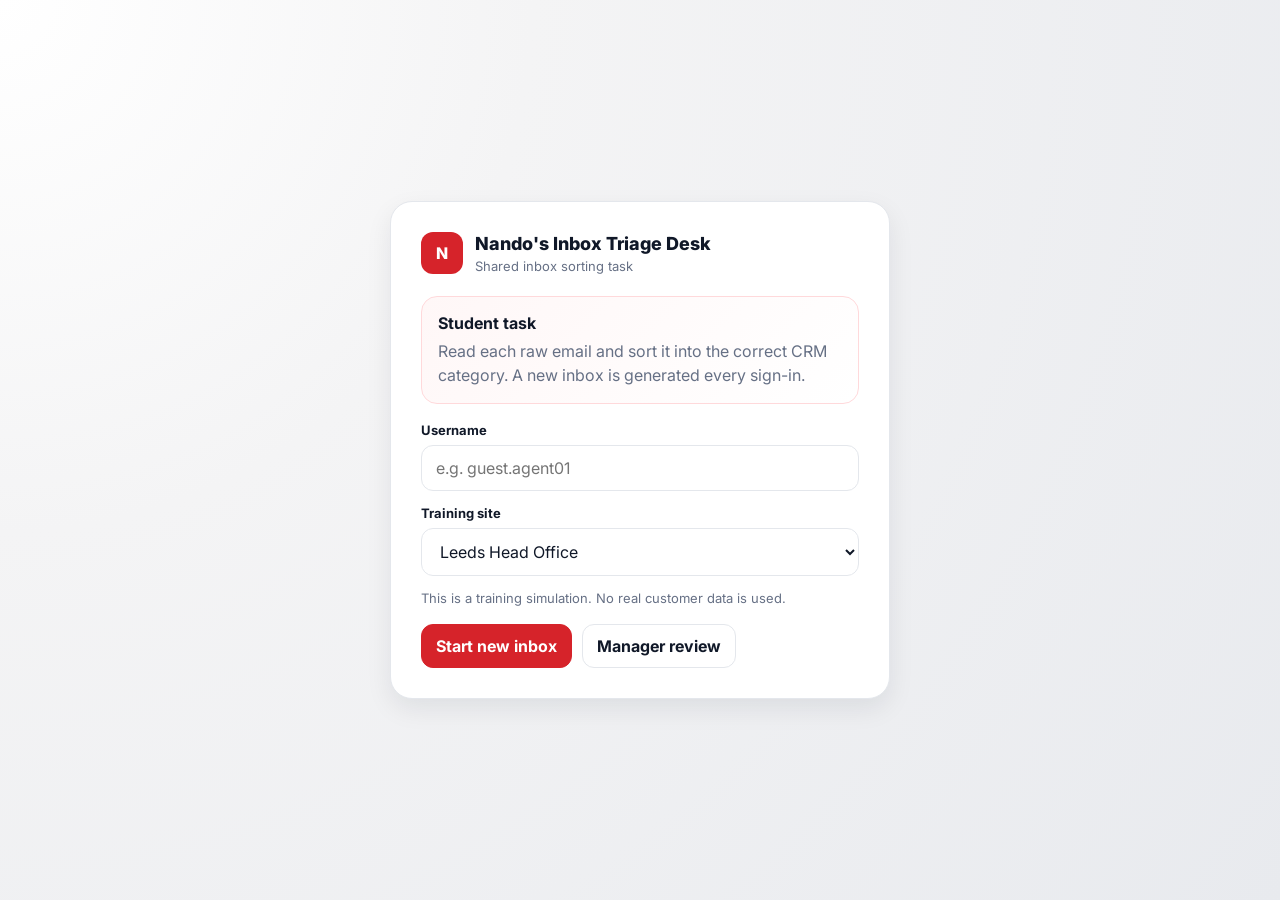
==== crm-triage/index.html @ c4912851 "First commit" ====
<!doctype html>
<html lang="en">
<head>
  <meta charset="UTF-8" />
  <meta name="viewport" content="width=device-width, initial-scale=1.0" />
  <title>Nando's Inbox Triage Desk</title>
  <link rel="preconnect" href="https://fonts.googleapis.com">
  <link rel="preconnect" href="https://fonts.gstatic.com" crossorigin>
  <link href="https://fonts.googleapis.com/css2?family=Inter:wght@400;500;600;700;800&display=swap" rel="stylesheet">
  <link rel="stylesheet" href="styles.css" />

  <style>
    .suite-page-tools{display:flex;gap:8px;align-items:center;flex-wrap:wrap}
    .suite-page-tools a,.suite-page-tools button{border:1px solid #d0d5dd;background:#fff;color:#101828;border-radius:10px;padding:8px 10px;font:700 12px Inter,system-ui,Arial;text-decoration:none}
    .suite-page-tools a:hover,.suite-page-tools button:hover{background:#f8fafc}
    .tour-backdrop{position:fixed;inset:0;background:rgba(16,24,40,.62);z-index:9999;display:none}
    .tour-backdrop.show{display:block}
    .tour-card{position:fixed;z-index:10050;width:min(390px,calc(100vw - 32px));background:#fff;border:1px solid #e4e7ec;border-radius:16px;box-shadow:0 18px 50px rgba(16,24,40,.24);padding:18px;display:none}
    .tour-card.show{display:block}
    .tour-card h3{margin:0 0 8px;font-size:18px;color:#101828}
    .tour-card p{margin:0 0 16px;color:#475467;line-height:1.5;font-size:14px}
    .tour-card .row{display:flex;gap:8px;justify-content:flex-end;flex-wrap:wrap}
    .tour-card button{border:1px solid #d0d5dd;background:#fff;border-radius:10px;padding:9px 12px;font-weight:700}
    .tour-card .primary{background:#d6232a;color:#fff;border-color:#d6232a}
    .tour-highlight{position:relative!important;z-index:10010!important;outline:3px solid rgba(214,35,42,.55)!important;box-shadow:0 0 0 6px rgba(255,255,255,.92)!important;border-radius:12px!important}
  </style>
</head>
<body>
  <div id="app"></div>
  <script src="app.js"></script>
  <div id="suiteTourBackdrop" class="tour-backdrop"></div>
  <div id="suiteTourCard" class="tour-card"><h3 id="suiteTourTitle"></h3><p id="suiteTourText"></p><div class="row"><button id="suiteTourSkip" type="button">Close</button><button id="suiteTourNext" class="primary" type="button">Next</button></div></div>
  <script>
  (function(){
    var TOUR_KEY='triage_tour_seen_v1';
    var tourIndex=0;
    var steps=[{"selector": ".login-card", "title": "CRM Sorting Desk", "text": "This system is used to triage raw customer emails into the correct CRM category and priority."}, {"selector": "#startBtn", "title": "Start new inbox", "text": "Press Start new inbox to generate a realistic set of emails for sorting."}, {"selector": ".sidebar", "title": "Mailbox filters", "text": "Use these filters to see unsorted, sorted and review-needed emails."}, {"selector": ".case-list", "title": "Email list", "text": "Select an email from the list and read the full message before making a decision."}, {"selector": ".email-panel", "title": "Raw email", "text": "The centre panel shows the original customer email. Look for the main reason they contacted Head Office."}, {"selector": ".action-panel", "title": "Triage decision", "text": "Choose the best category and priority, then submit the triage decision."}];
    function clearHighlights(){document.querySelectorAll('.tour-highlight').forEach(function(el){el.classList.remove('tour-highlight');});}
    function closeTour(){clearHighlights();document.getElementById('suiteTourBackdrop').classList.remove('show');document.getElementById('suiteTourCard').classList.remove('show');localStorage.setItem(TOUR_KEY,'done');}
    function showStep(){
      clearHighlights();
      if(tourIndex>=steps.length){closeTour();return;}
      var step=steps[tourIndex];
      var card=document.getElementById('suiteTourCard');
      var backdrop=document.getElementById('suiteTourBackdrop');
      backdrop.classList.add('show'); card.classList.add('show');
      document.getElementById('suiteTourTitle').textContent=step.title;
      document.getElementById('suiteTourText').textContent=step.text;
      document.getElementById('suiteTourNext').textContent=tourIndex===steps.length-1?'Finish':'Next';
      card.style.left='auto'; card.style.top='auto'; card.style.right='24px'; card.style.bottom='24px'; card.style.transform='none';
      if(window.innerWidth<760){card.style.left='16px';card.style.right='16px';card.style.bottom='16px';}
      var el=document.querySelector(step.selector);
      if(el){el.classList.add('tour-highlight');el.scrollIntoView({block:'center',inline:'nearest',behavior:'smooth'});}
    }
    function startTour(){tourIndex=0;document.getElementById('suiteTourCard').style.transform='';showStep();}
    document.addEventListener('click',function(event){ if(event.target && event.target.id==='suiteTourBtn'){ startTour(); } });
    document.getElementById('suiteTourSkip').onclick=closeTour;
    document.getElementById('suiteTourNext').onclick=function(){tourIndex+=1;showStep();};
    document.getElementById('suiteTourBackdrop').onclick=closeTour;
    setTimeout(function(){if(!localStorage.getItem(TOUR_KEY) && confirm('Would you like a quick tour of CRM Sorting Desk?')) startTour(); else localStorage.setItem(TOUR_KEY,'done');},700);
  })();
  </script>
</body>
</html>
---- crm-triage/styles.css ----
:root {
  --bg: #f3f4f6;
  --panel: #ffffff;
  --panel-2: #fafafa;
  --text: #101828;
  --muted: #667085;
  --line: #e4e7ec;
  --red: #d6232a;
  --red-dark: #b51e24;
  --green: #157f3b;
  --amber: #b54708;
  --blue: #175cd3;
  --purple: #6938ef;
  --danger: #b42318;
  --shadow: 0 10px 26px rgba(16,24,40,0.08);
}
* { box-sizing: border-box; }
html, body { margin: 0; width: 100%; height: 100%; font-family: Inter, system-ui, Arial, sans-serif; background: var(--bg); color: var(--text); }
body { overflow: hidden; }
button, input, select, textarea { font: inherit; }
button { cursor: pointer; }
#app { width: 100%; height: 100%; }
.login-shell { min-height: 100%; display: grid; place-items: center; background: radial-gradient(circle at top left, #fff 0, #f4f4f5 34%, #e8eaee 100%); padding: 20px; }
.login-card { width: 500px; background: var(--panel); border: 1px solid var(--line); border-radius: 22px; box-shadow: var(--shadow); padding: 30px; }
.hero-card { overflow: hidden; }
.hero-panel { border: 1px solid #ffd9db; background: linear-gradient(135deg, #fff7f7, #ffffff); border-radius: 16px; padding: 16px; margin: 0 0 18px; }
.hero-panel strong { display: block; margin-bottom: 6px; }
.hero-panel p { margin: 0; color: var(--muted); line-height: 1.5; }
.brand { display: flex; align-items: center; gap: 12px; margin-bottom: 22px; }
.compact-brand { margin-bottom: 0; }
.brand-mark { width: 42px; height: 42px; border-radius: 12px; background: var(--red); color: white; display: grid; place-items: center; font-weight: 800; letter-spacing: 0.03em; }
.brand-copy h1, .brand-copy h2, .panel-title { margin: 0; font-size: 18px; font-weight: 800; }
.brand-copy p, .subtle, .empty-note, .small-note { margin: 4px 0 0; color: var(--muted); font-size: 13px; }
.form-row { margin-bottom: 14px; }
.form-row label { display: block; font-size: 13px; font-weight: 700; margin-bottom: 7px; }
.input, .select { width: 100%; border: 1px solid var(--line); border-radius: 12px; padding: 12px 14px; background: #fff; color: var(--text); }
.input:focus, .select:focus { outline: 2px solid rgba(214,35,42,.16); border-color: var(--red); }
.button-row { display: flex; gap: 10px; margin-top: 18px; }
.btn { border: 1px solid var(--line); background: #fff; border-radius: 12px; padding: 11px 14px; min-height: 42px; font-weight: 700; color: var(--text); }
.btn:hover { background: #f8f9fb; }
.btn-primary, .btn-send-email { background: var(--red); color: #fff; border-color: var(--red); }
.btn-primary:hover, .btn-send-email:hover { background: var(--red-dark); }
.btn-small { padding: 8px 10px; min-height: auto; font-size: 12px; border-radius: 10px; }
.btn-danger { color: var(--danger); border-color: #f3c7c4; background: #fff8f7; }
.btn-active { background: #fff4f4; color: var(--red); border-color: #ffd9db; }
.app-shell { height: 100%; display: grid; grid-template-rows: 68px 1fr; }
.topbar { background: #fff; border-bottom: 1px solid var(--line); display: grid; grid-template-columns: 330px 1fr 440px; align-items: center; padding: 0 16px; gap: 14px; }
.topbar-centre, .topbar-right { display: flex; align-items: center; gap: 10px; justify-content: center; }
.topbar-right { justify-content: flex-end; flex-wrap: wrap; }
.top-metric { display: flex; flex-direction: column; align-items: flex-start; padding: 7px 11px; border-radius: 12px; background: #fafafa; border: 1px solid #f0f2f4; min-width: 92px; }
.top-metric strong { font-size: 16px; }
.top-metric span { font-size: 11px; color: var(--muted); }
.workspace { min-height: 0; display: grid; grid-template-columns: 224px 350px minmax(420px,1fr) 380px; }
.sidebar, .list-panel, .email-panel, .action-panel { min-height: 0; background: var(--panel); border-right: 1px solid var(--line); }
.sidebar { padding: 14px 12px; display: flex; flex-direction: column; gap: 7px; overflow: auto; }
.sidebar-group-title { margin: 8px 8px 4px; font-size: 11px; font-weight: 800; color: var(--muted); text-transform: uppercase; letter-spacing: .06em; }
.nav-item { border: 1px solid transparent; background: transparent; border-radius: 12px; padding: 10px 11px; display: flex; justify-content: space-between; align-items: center; font-weight: 700; color: #344054; text-align: left; }
.nav-item:hover { background: #f8f9fb; }
.nav-item.active { background: #fff4f4; border-color: #ffd9db; color: var(--red); }
.count-pill, .tag, .status-pill, .priority-pill { display: inline-flex; align-items: center; justify-content: center; border-radius: 999px; padding: 3px 8px; font-size: 11px; font-weight: 800; white-space: nowrap; }
.count-pill { background: #f2f4f7; color: #344054; }
.list-panel { display: grid; grid-template-rows: auto 1fr; }
.list-toolbar, .action-head, .email-head { padding: 14px; border-bottom: 1px solid var(--line); }
.case-list { overflow: auto; padding: 10px; background: #fcfcfd; }
.case-row { width: 100%; text-align: left; border: 1px solid var(--line); background: white; border-radius: 14px; padding: 12px; margin-bottom: 10px; box-shadow: 0 1px 2px rgba(16,24,40,.03); }
.case-row:hover { border-color: #d0d5dd; }
.case-row.active { border-color: #f2a7ab; background: #fff9f9; }
.row-top, .row-meta, .toolbar-row { display: flex; align-items: center; justify-content: space-between; gap: 10px; }
.row-title { font-size: 14px; font-weight: 800; margin: 0 0 4px; }
.row-subject { font-size: 13px; font-weight: 700; margin: 0 0 5px; }
.preview { font-size: 12px; color: var(--muted); line-height: 1.45; }
.tag { background: #f2f4f7; color: #344054; }
.tag.complaint { background: #fff1f3; color: #c01048; }
.tag.refund { background: #fff4ed; color: #c4320a; }
.tag.delivery { background: #eff8ff; color: #175cd3; }
.tag.missing { background: #eaf4ff; color: #175cd3; }
.tag.booking { background: #f4f3ff; color: #5925dc; }
.tag.app { background: #fdf2fa; color: #c11574; }
.tag.general { background: #f9f5ff; color: #7a1faf; }
.tag.feedback { background: #ecfdf3; color: #027a48; }
.status-pill.open { background: #f2f4f7; color: #344054; }
.status-pill.pending { background: #fffaeb; color: #b54708; }
.status-pill.resolved { background: #ecfdf3; color: #027a48; }
.priority-pill.normal { background: #f2f4f7; color: #344054; }
.priority-pill.high { background: #fffaeb; color: #b54708; }
.priority-pill.urgent { background: #fef3f2; color: #b42318; }
.email-panel { display: grid; grid-template-rows: auto 1fr; }
.email-date { color: var(--muted); font-size: 12px; font-weight: 700; }
.email-body-wrap { min-height: 0; overflow: auto; padding: 20px; background: #f9fafb; }
.hint-strip { border: 1px solid #d1e9ff; background: #eff8ff; color: #175cd3; border-radius: 14px; padding: 12px 14px; margin-bottom: 14px; font-size: 13px; line-height: 1.45; }
.raw-email-card { border: 1px solid var(--line); background: #fff; border-radius: 18px; box-shadow: 0 4px 16px rgba(16,24,40,.05); overflow: hidden; }
.raw-email-meta { display: flex; gap: 12px; justify-content: space-between; padding: 12px 16px; background: #fbfcfd; border-bottom: 1px solid var(--line); color: var(--muted); font-size: 12px; font-weight: 700; }
.raw-email-card pre { margin: 0; padding: 22px; white-space: pre-wrap; font-family: Inter, system-ui, Arial, sans-serif; line-height: 1.75; font-size: 15px; }
.result-box { border-radius: 14px; padding: 12px 14px; margin-bottom: 14px; border: 1px solid var(--line); }
.result-box p { margin: 5px 0 0; color: var(--muted); font-size: 13px; }
.result-box.good { background: #ecfdf3; border-color: #abefc6; color: #027a48; }
.result-box.review { background: #fffaeb; border-color: #fedf89; color: #b54708; }
.action-panel { display: grid; grid-template-rows: auto 1fr auto; overflow: hidden; }
.action-scroll { min-height: 0; overflow: auto; }
.section { padding: 14px; border-bottom: 1px solid var(--line); }
.section h3 { margin: 0 0 10px; font-size: 12px; text-transform: uppercase; letter-spacing: .05em; color: var(--muted); }
.category-grid, .priority-grid { display: grid; gap: 8px; }
.category-choice, .priority-choice { text-align: left; border: 1px solid var(--line); background: #fff; border-radius: 13px; padding: 11px; display: flex; flex-direction: column; gap: 4px; }
.category-choice span, .priority-choice { font-weight: 800; }
.category-choice small, .priority-choice small { color: var(--muted); font-size: 11px; line-height: 1.35; font-weight: 500; }
.category-choice:hover, .priority-choice:hover { border-color: #f2a7ab; background: #fffafa; }
.category-choice.active, .priority-choice.active { border-color: var(--red); background: #fff7f7; color: var(--red); }
.priority-grid { grid-template-columns: 1fr; }
.decision-card { display: grid; grid-template-columns: 1fr; gap: 8px; }
.decision-card div { border: 1px solid var(--line); border-radius: 12px; padding: 11px; background: #fcfcfd; }
.decision-card span { display: block; color: var(--muted); font-size: 12px; margin-bottom: 4px; }
.decision-card strong { font-size: 14px; }
.action-footer { padding: 14px; display: grid; grid-template-columns: 1fr 1fr; gap: 8px; border-top: 1px solid var(--line); background: #fff; }
.triage-footer .btn-send-email { grid-column: span 2; }
.empty-state, .review-shell { height: 100%; display: grid; place-items: center; }
.review-card { width: min(1180px, calc(100vw - 48px)); max-height: calc(100vh - 48px); overflow: auto; background: #fff; border: 1px solid var(--line); border-radius: 18px; box-shadow: var(--shadow); padding: 20px; }
.review-block { margin-top: 22px; border-top: 1px solid var(--line); padding-top: 22px; }
.summary-grid { display: grid; grid-template-columns: repeat(4, 1fr); gap: 10px; }
.mini-summary { min-width: 420px; }
.summary-card { border: 1px solid var(--line); border-radius: 14px; padding: 12px; background: #fcfcfd; }
.summary-card strong { display: block; font-size: 18px; margin-bottom: 4px; }
.review-table { width: 100%; border-collapse: collapse; font-size: 13px; margin-top: 16px; }
.review-table th, .review-table td { border-bottom: 1px solid var(--line); padding: 10px 8px; vertical-align: top; text-align: left; }
.review-table th { font-size: 12px; color: var(--muted); text-transform: uppercase; letter-spacing: .05em; }
.quality-good { color: var(--green); font-weight: 800; }
.quality-review { color: var(--amber); font-weight: 800; }
.quality-poor { color: var(--danger); font-weight: 800; }
@media (max-width: 1450px) { .workspace { grid-template-columns: 210px 320px minmax(390px,1fr) 340px; } .topbar { grid-template-columns: 310px 1fr 390px; } }
@media (max-width: 1180px) { body { overflow: auto; } .app-shell { height: auto; min-height: 100%; } .topbar, .workspace { display: block; } .topbar { padding: 12px; } .topbar-centre, .topbar-right { justify-content: flex-start; margin-top: 10px; } .sidebar { flex-direction: row; flex-wrap: wrap; } .list-panel, .email-panel, .action-panel { min-height: 420px; border-bottom: 1px solid var(--line); } }
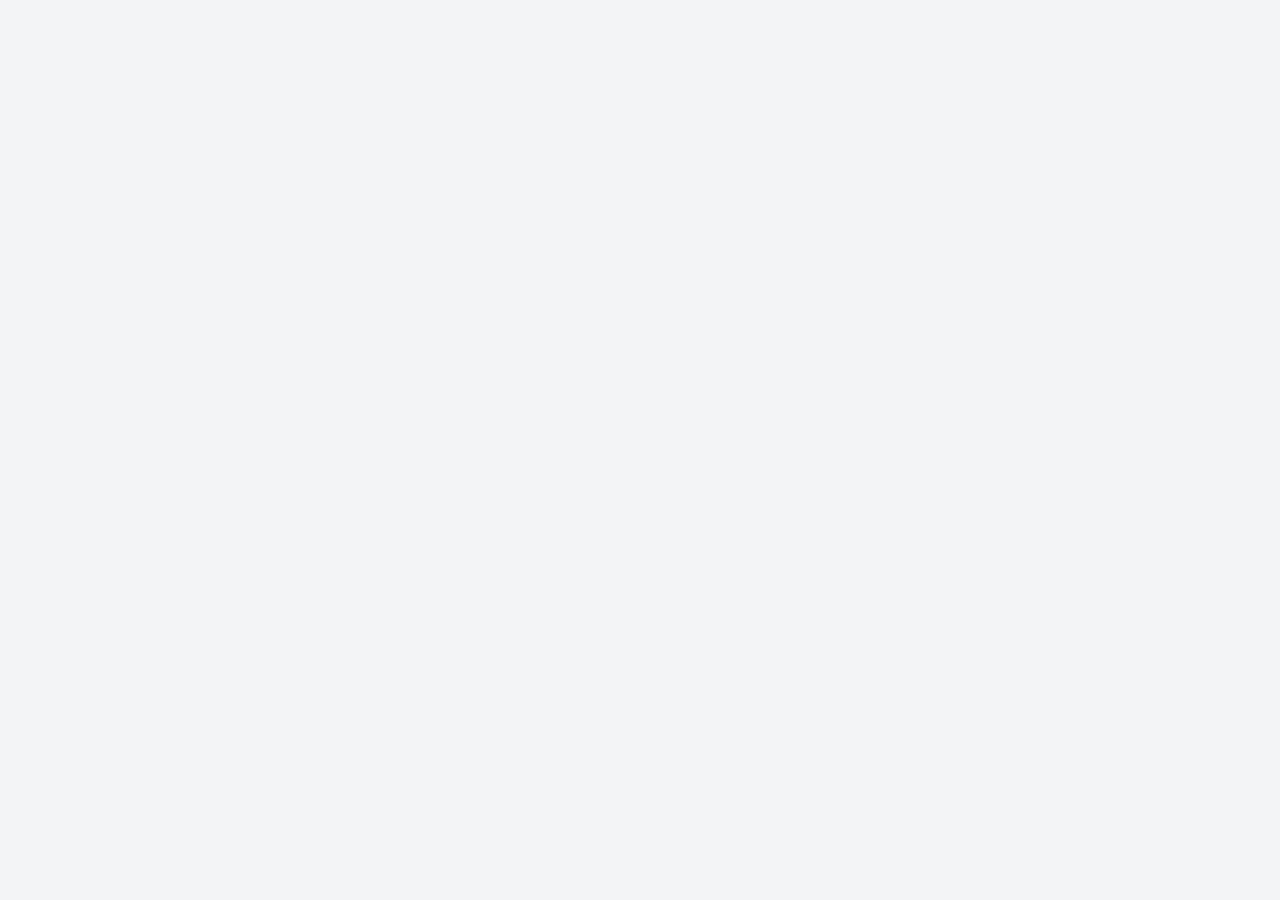
==== commit 142ce1c1: "sync to firebase" ====
--- a/crm-triage/index.html
+++ b/crm-triage/index.html
@@ -27,9 +27,47 @@
 </head>
 <body>
   <div id="app"></div>
-  <script src="app.js"></script>
+
+  <script type="module">
+    import { initializeApp } from "https://www.gstatic.com/firebasejs/12.2.1/firebase-app.js";
+    import {
+      getFirestore,
+      doc,
+      getDoc,
+      setDoc,
+      onSnapshot,
+      serverTimestamp
+    } from "https://www.gstatic.com/firebasejs/12.2.1/firebase-firestore.js";
+
+    const firebaseConfig = {
+      apiKey: "AIzaSyCRJqYsc2Vh6M-ehZJLi3LZfEDXXKJPYG4",
+      authDomain: "head-office-18227.firebaseapp.com",
+      projectId: "head-office-18227",
+      storageBucket: "head-office-18227.firebasestorage.app",
+      messagingSenderId: "303789449640",
+      appId: "1:303789449640:web:5279b9c31b059e920c7d9d"
+    };
+
+    const firebaseApp = initializeApp(firebaseConfig);
+    const db = getFirestore(firebaseApp);
+
+    window.HeadOfficeFirebase = {
+      db,
+      doc,
+      getDoc,
+      setDoc,
+      onSnapshot,
+      serverTimestamp
+    };
+
+    const script = document.createElement('script');
+    script.src = 'app.js';
+    document.body.appendChild(script);
+  </script>
+
   <div id="suiteTourBackdrop" class="tour-backdrop"></div>
   <div id="suiteTourCard" class="tour-card"><h3 id="suiteTourTitle"></h3><p id="suiteTourText"></p><div class="row"><button id="suiteTourSkip" type="button">Close</button><button id="suiteTourNext" class="primary" type="button">Next</button></div></div>
+
   <script>
   (function(){
     var TOUR_KEY='triage_tour_seen_v1';
@@ -61,4 +99,4 @@
   })();
   </script>
 </body>
-</html>
+</html>
